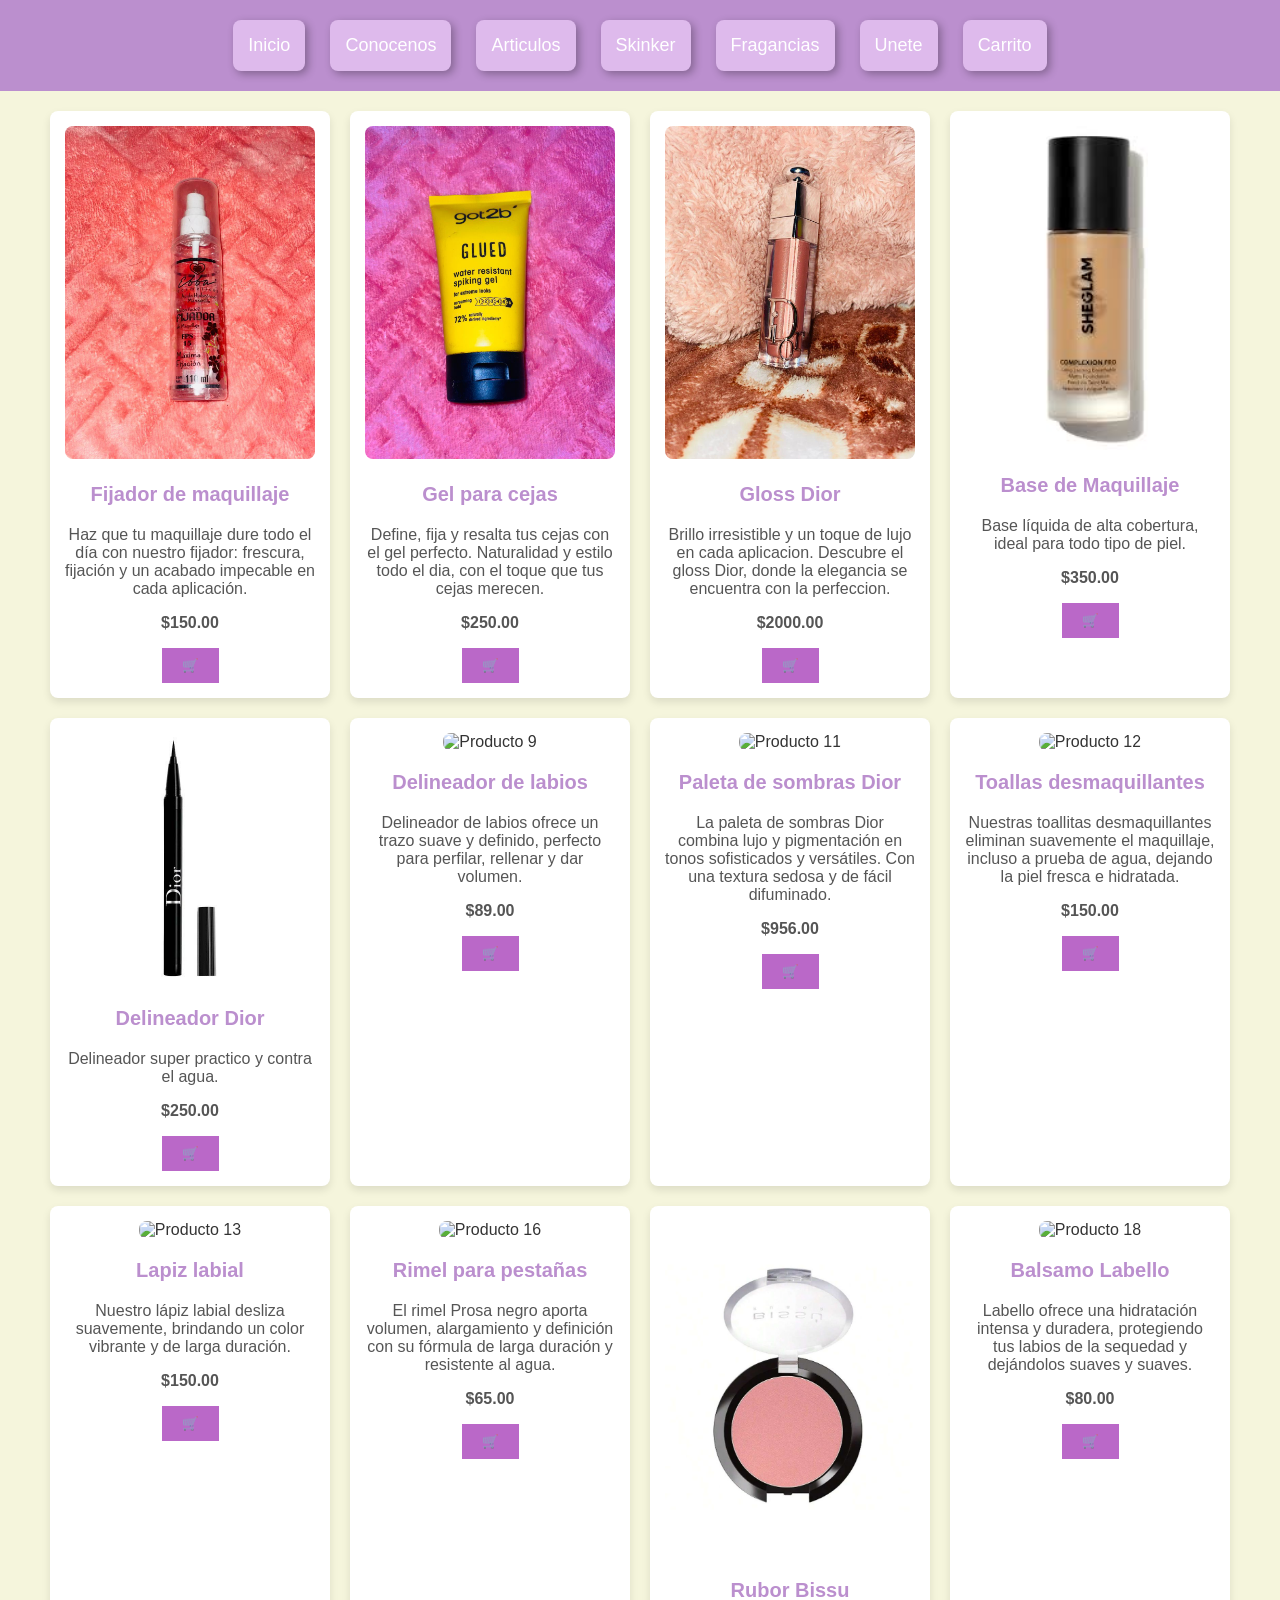
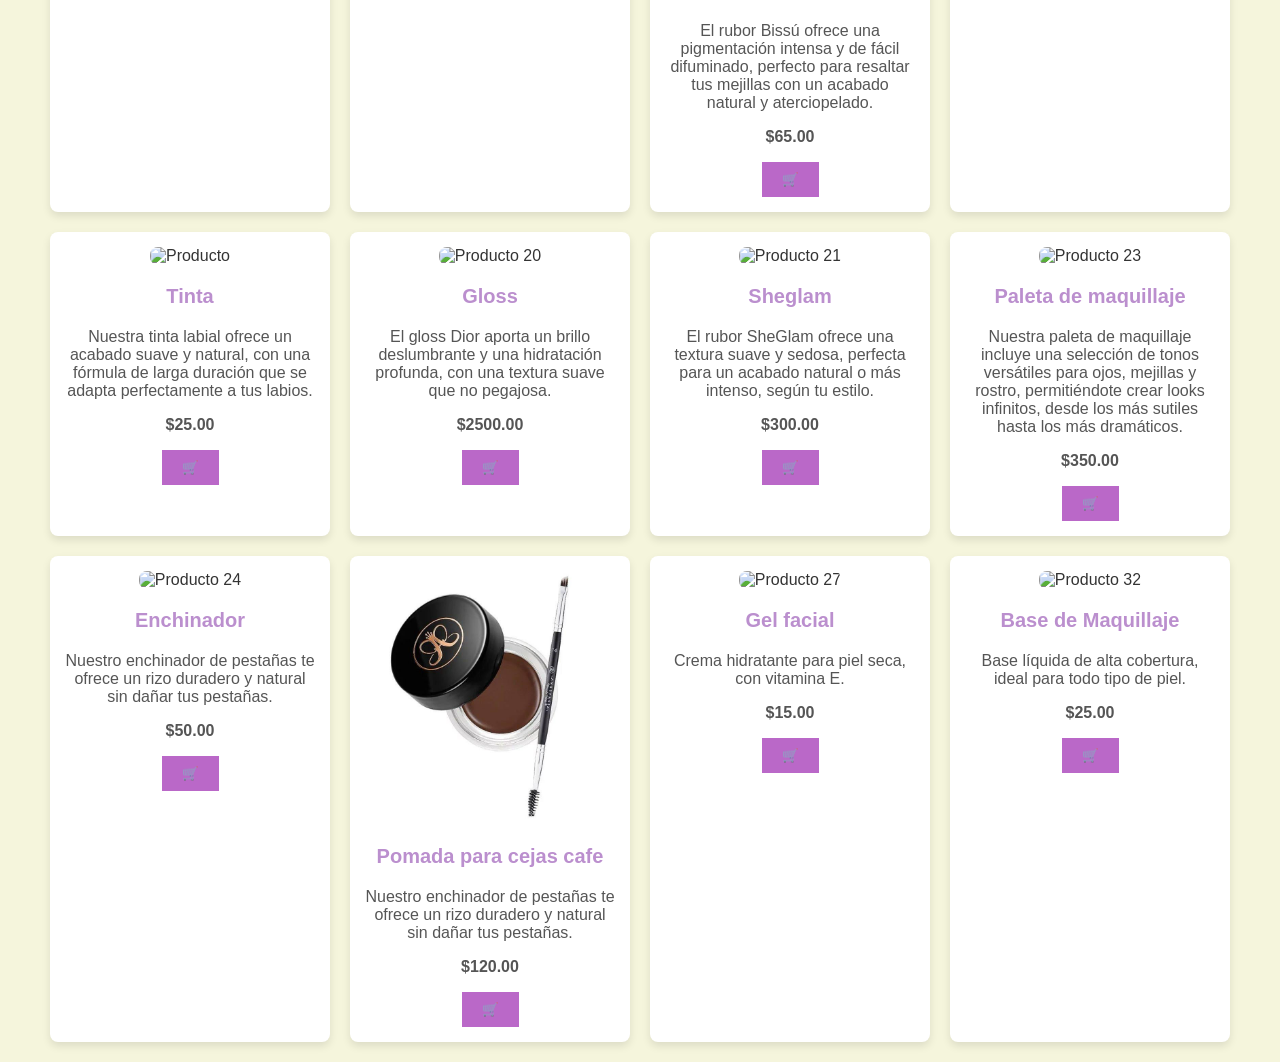
==== maquillaje.html @ 651c712e "Add files via upload" ====
<!DOCTYPE html>
<html lang="es">
<head>
  <meta charset="UTF-8" />
  <link rel="stylesheet" type="text/css" href="style.css">
  <meta name="viewport" content="width=device-width, initial-scale=1.0" />
  <title>Tienda de Maquillaje</title>
</head>
    <header>
        <div class="contenedor">
        <a href="index.html" class="boton">Inicio</a>
        <a href="historia.html" class="boton">Conocenos</a>
        <a href="articulos.html" class="boton">Articulos</a>
        <a href="skinker.html" class="boton">Skinker</a>
        <a href="fragancias.html" class="boton">Fragancias</a>
        <a href="secion.html" class="boton">Unete</a>
        <a href="carritoo.html" class="boton">Carrito</a>
    </header>
</div>
<body>
<head>
    <div class="product-container">
        <div class="product">
            <img src="img/fijador.jpeg" alt="Producto 2">
            <h3>Fijador de maquillaje</h3>
            <p>Haz que tu maquillaje dure todo el día con nuestro fijador: frescura, fijación y un acabado impecable en cada aplicación.</p>
            <p class="price">$150.00</p>
              <button onclick="agregarAlCarrito('Fijador de maquillaje', 150.00)">🛒</button>
        </div>
        <div class="product">
            <img src="img/gelcejas.jpeg" alt="Producto 3">
            <h3>Gel para cejas</h3>
            <p>Define, fija y resalta tus cejas con el gel perfecto. Naturalidad y estilo todo el dia, con el toque que tus cejas merecen.</p>
            <p class="price">$250.00</p>
             <button onclick="agregarAlCarrito('Gel de cejas', 250.00)">🛒</button>
        </div>
        <div class="product">
            <img src="img/glosdior.jpeg" alt="Producto 5">
            <h3>Gloss Dior</h3>
            <p>Brillo irresistible y un toque de lujo en cada aplicacion. Descubre el gloss Dior, donde la elegancia se encuentra con la perfeccion.</p>
            <p class="price">$2000.00</p>
            <button onclick="agregarAlCarrito('Gloss Dior', 2000.00)">🛒</button>        </div>
           <div class="product">
            <img src="img/base.jpeg" alt="Producto 7">
            <h3>Base de Maquillaje</h3>
            <p>Base líquida de alta cobertura, ideal para todo tipo de piel.</p>
            <p class="price">$350.00</p>
            <button onclick="agregarAlCarrito('Base de Maquillaje', 350.00)">🛒</button>
        </div>
         <div class="product">
            <img src="img/Delineador Dior.jpg" alt="Producto 8">
            <h3>Delineador Dior</h3>
            <p>Delineador super practico y contra el agua.</p>
            <p class="price">$250.00</p>
            <button onclick="agregarAlCarrito('Delineador Dior', 250.00)">🛒</button>
        </div>
        <div class="product">
            <img src="img/Delineador de labios.jpg" alt="Producto 9">
            <h3>Delineador de labios</h3>
            <p>Delineador de labios ofrece un trazo suave y definido, perfecto para perfilar, rellenar y dar volumen.</p>
            <p class="price">$89.00</p>
            <button onclick="agregarAlCarrito('Delineador de Labios', 89.00)">🛒</button>        </div>
        <div class="product">
            <img src="img/Paleta de sombras Dior.jpg" alt="Producto 11">
            <h3>Paleta de sombras Dior</h3>
        <p>La paleta de sombras Dior combina lujo y pigmentación en tonos sofisticados y versátiles. Con una textura sedosa y de fácil difuminado.</p>
            <p class="price">$956.00</p>
              <button onclick="agregarAlCarrito('Paleta de sombras Dior', 956.00)">🛒</button>
        </div>
        <div class="product">
            <img src="img/Toallas desmaquillantes.jpg" alt="Producto 12">
            <h3>Toallas desmaquillantes</h3>
            <p>Nuestras toallitas desmaquillantes eliminan suavemente el maquillaje, incluso a prueba de agua, dejando la piel fresca e hidratada.</p>
            <p class="price">$150.00</p>
              <button onclick="agregarAlCarrito('Toallas desmaquillantes', 150.00)">🛒</button>
        </div>
        <div class="product">
            <img src="img/Lapiz para labios.jpg" alt="Producto 13">
            <h3>Lapiz labial</h3>
            <p>Nuestro lápiz labial desliza suavemente, brindando un color vibrante y de larga duración.</p>
            <p class="price">$150.00</p>
             <button onclick="agregarAlCarrito('Lapiz Labial', 150.00)">🛒</button>
        </div>
              <div class="product">
            <img src="img/Rimel.jpg" alt="Producto 16">
            <h3>Rimel para pestañas</h3>
            <p> El rimel Prosa negro aporta volumen, alargamiento y definición con su fórmula de larga duración y resistente al agua.</p>
            <p class="price">$65.00</p>
             <button onclick="agregarAlCarrito('Rimel para pestañas', 65.00)">🛒</button>
        </div>
                <div class="product">
            <img src="img/Rubor bissu.jpg" alt="Producto 17">
            <h3>Rubor Bissu</h3>
            <p> El rubor Bissú ofrece una pigmentación intensa y de fácil difuminado, perfecto para resaltar tus mejillas con un acabado natural y aterciopelado. </p>
            <p class="price">$65.00</p>
              <button onclick="agregarAlCarrito('Rubor Bissu', 65.00)">🛒</button>
        </div>
         <div class="product">
            <img src="img/Balsamo labello.jpg" alt="Producto 18">
            <h3>Balsamo Labello</h3>
            <p> Labello ofrece una hidratación intensa y duradera, protegiendo tus labios de la sequedad y dejándolos suaves y suaves.</p>
            <p class="price">$80.00</p>
             <button onclick="agregarAlCarrito('Balsamo Labelllo', 80.00)">🛒</button>
        </div>
        <div class="product">
            <img src="img/Tinta.jpeg" alt="Producto ">
            <h3>Tinta</h3>
            <p> Nuestra tinta labial ofrece un acabado suave y natural, con una fórmula de larga duración que se adapta perfectamente a tus labios. </p>
            <p class="price">$25.00</p>
              <button onclick="agregarAlCarrito('Tinta', 25.00)">🛒</button>
        </div>                  
                <div class="product">
            <img src="img/Glos.jpeg" alt="Producto 20">
            <h3>Gloss</h3>
            <p>El gloss Dior aporta un brillo deslumbrante y una hidratación profunda, con una textura suave que no pegajosa.</p>
            <p class="price">$2500.00</p>
             <button onclick="agregarAlCarrito('Glosss', 2500.00)">🛒</button>
       </div>
                 <div class="product">
            <img src="img/Sheglam.jpg" alt="Producto 21">
            <h3>Sheglam</h3>
            <p> El rubor SheGlam ofrece una textura suave y sedosa, perfecta para un acabado natural o más intenso, según tu estilo. </p>
            <p class="price">$300.00</p>
            <button onclick="agregarAlCarrito('Sheglam', 300.00)">🛒</button>
        </div>
        <div class="product">
            <img src="img/Paleta de maquillaje.jpg" alt="Producto 23">
            <h3>Paleta de maquillaje</h3>
            <p>Nuestra paleta de maquillaje incluye una selección de tonos versátiles para ojos, mejillas y rostro, permitiéndote crear looks infinitos, desde los más sutiles hasta los más dramáticos. </p>
            <p class="price">$350.00</p>
            <button onclick="agregarAlCarrito('paleta de maquillaje', 350.00)">🛒</button>
        </div>
          <div class="product">
            <img src="img/Enchinador.jpg" alt="Producto 24">
            <h3>Enchinador</h3>
            <p>Nuestro enchinador de pestañas te ofrece un rizo duradero y natural sin dañar tus pestañas.</p>
            <p class="price">$50.00</p>
            <button onclick="agregarAlCarrito('Enchinador', 50.00)">🛒</button>
        </div>
         <div class="product">
            <img src="img/pomada para cejas.jpeg" alt="Producto 26">
            <h3>Pomada para cejas cafe</h3>
            <p>Nuestro enchinador de pestañas te ofrece un rizo duradero y natural sin dañar tus pestañas.</p>
            <p class="price">$120.00</p>
            <button onclick="agregarAlCarrito('Pomada para cejas cafe', 120.00)">🛒</button>
        </div>
         <div class="product">
            <img src="img/Gelfacial.jpeg" alt="Producto 27">
            <h3>Gel facial</h3>
            <p>Crema hidratante para piel seca, con vitamina E.</p>
            <p class="price">$15.00</p>
            <button onclick="agregarAlCarrito('Gel facial', 15.00)">🛒</button>
        </div>
        <div class="product">
            <img src="img/Tonico.jpeg" alt="Producto 32">
            <h3>Base de Maquillaje</h3>
            <p>Base líquida de alta cobertura, ideal para todo tipo de piel.</p>
            <p class="price">$25.00</p>
            <button onclick="agregarAlCarrito('Base de Maquillaje', 25.00)">🛒</button>
        </div>
  <script>
    function agregarAlCarrito(nombre, precio) {
  let carrito = JSON.parse(localStorage.getItem('carrito')) || [];
  carrito.push({ nombre, precio });
  localStorage.setItem('carrito', JSON.stringify(carrito));
  alert(`${nombre} ha sido agregado al carrito.`);
}

</script>
</head>
</body>
</html>
---- style.css ----
body {
      font-family: Arial, sans-serif;
      background-color: #f5f5dc;
      margin: 0;
      padding: 0;
      color: #333;
    }
    header {
      background-color: #bb8fce;
      padding: 20px;
      text-align: center;
      color: white;
    }
    .contenedor {
      display: flex;
      justify-content: center;
      align-items: center;
      gap: 25px;
    }
    .boton {
      background-color: #debaec;
      color: white;
      padding: 15px;
      font-size: 18px;
      border: none;
      border-radius: 8px;
      cursor: pointer;
      box-shadow: 3px 3px 8px rgba(0, 0, 0, 0.3);
      transition: background 0.3s, transform 0.2s;
    }
    .boton:hover {
      background-color: #debaec;
      transform: scale(1.1);
    }
    .product-container {
      display: flex;
      flex-wrap: wrap;
      justify-content: center;
      gap: 20px;
      padding: 20px;
    }
    .product {
      background-color: #fff;
      border-radius: 8px;
      box-shadow: 0 4px 8px rgba(0, 0, 0, 0.1);
      width: 250px;
      text-align: center;
      padding: 15px;
    }
    .product img {
      width: 100%;
      border-radius: 8px;
    }
    .product h3 {
      font-size: 20px;
      color: #bb8fce;
    }
    .product p {
      font-size: 16px;
      color: #555;
    }
    .price {
      font-size: 18px;
      font-weight: bold;
      color: #d8a7a1;
    }
    .slide {
      display: none;
      width: 100%;
      height: 100vh;
      text-align: center;
      font-size: 2em;
      justify-content: center;
      align-items: flex-start;
      background-color: lightblue;
      padding-top: 40px;
    }
    .active {
      display: flex;
    }
    .btn {
      background-color: #ff3366;
      color: white;
      padding: 10px 20px;
      border: none;
      border-radius: 5px;
      font-size: 1em;
      cursor: pointer;
      margin: 10px;
    }

     h2 {
      color: #6a1b9a;
    }
    input {
      padding: 10px;
      margin: 5px 0;
      width: 100%;
      box-sizing: border-box;
    }
    button {
      background-color: #ba68c8;
      color: white;
      border: none;
      padding: 10px 20px;
      cursor: pointer;
    }
    #perfil, #logoutBtn {
      display: none;
    }
    .card {
      background-color: #fff;
      border: 1px solid #ddd;
      padding: 15px;
      border-radius: 8px;
      margin-top: 20px;
    }
            //*botones*//
         .contenedor {
            display: flex;
            justify-content: center;
            align-items: center;
            height: 100vh;
            gap: 25px; /* Espaciado entre botones */
        }

        /* Estilos de los botones */
        .boton {
            background-color: #debaec; /* Color de fondo */
            color: white; /* Color del texto */
            padding: 15px 15px; /* Espaciado interno */
            font-size: 18px; /* Tamaño del texto */
            border: none; /* Sin borde */
            border-radius: 8px; /* Bordes redondeados */
            cursor: pointer; /* Cursor de puntero */
            box-shadow: 3px 3px 8px rgba(0, 0, 0, 0.3); /* Sombra */
            transition: background 0.3s, transform 0.2s;
        }

        /* Efecto al pasar el cursor */
        .boton:hover {
            background-color: #debaec;
            transform: scale(1.1); /* Aumenta el tamaño */
        }

        footer {
            background-color: #d8a7a1;
            padding: 15px;
            text-align: center;
            color: white;
        }

         .product-container {
      display: flex;
      flex-wrap: wrap;
      justify-content: center;
      gap: 20px;
      padding: 20px;
    }
    .product {
      background-color: #fff;
      border-radius: 8px;
      box-shadow: 0 4px 8px rgba(0, 0, 0, 0.1);
      width: 250px;
      text-align: center;
      padding: 15px;
    }
    .product img {
      width: 100%;
      border-radius: 8px;
    }
    .product h3 {
      font-size: 20px;
      color: #bb8fce;
    }
    .product p {
      font-size: 16px;
      color: #555;
    }
    .price {
      font-size: 18px;
      font-weight: bold;
      color: #d8a7a1;
    }

    .btn {
      background-color: #d7bde2; /* morado claro */
      color: white;
      padding: 10px 20px;
      border: none;
      border-radius: 5px;
      font-size: 1em;
      cursor: pointer;
      margin: 10px 5px 10px 5px;
      transition: background-color 0.3s;
    }
    .btn:hover {
      background-color: #c39bd3; /* morado un poco más oscuro */
    }

    #contenido-carrito {
      background-color: #e0d4f5;
      padding: 20px;
      border-radius: 10px;
      max-width: 400px;
      margin: 20px auto;
      text-align: left;
      box-shadow: 0 3px 8px rgba(0,0,0,0.15);
    }
    #contenido-carrito p {
      margin: 8px 0;
      font-size: 18px;
    }
    #botones-carrito {
      max-width: 400px;
      margin: 10px auto 40px auto;
      text-align: center;
    }

    .boton:hover {
      background-color: #debaec;
      transform: scale(1.1);
    }
    .product-container {
      display: flex;
      flex-wrap: wrap;
      justify-content: center;
      gap: 20px;
      padding: 20px;
    }
    .product {
      background-color: #fff;
      border-radius: 8px;
      box-shadow: 0 4px 8px rgba(0, 0, 0, 0.1);
      width: 250px;
      text-align: center;
      padding: 15px;
    }
    .product img {
      width: 100%;
      border-radius: 8px;
    }
    .product h3 {
      font-size: 20px;
      color: #bb8fce;
    }
    .product p {
      font-size: 16px;
      color: #555;
    }
    .price {
      font-size: 18px;
      font-weight: bold;
      color: #d8a7a1;
    }

    /* 🛒 Estilo de botón de producto igual que .boton */
    .boton-carrito {
      background-color: #debaec;
      color: white;
      padding: 10px 16px;
      font-size: 18px;
      border: none;
      border-radius: 8px;
      cursor: pointer;
      box-shadow: 3px 3px 8px rgba(0, 0, 0, 0.2);
      transition: background 0.3s, transform 0.2s;
    }
    .boton-carrito:hover {
      transform: scale(1.1);
    }
    .slider-container {
      width: 90%;
      max-width: 700px;
      margin: 40px auto;
      position: relative;
      background-color: #f5f0fa;
      padding: 30px;
      border-radius: 15px;
      box-shadow: 0 8px 16px rgba(0, 0, 0, 0.2);
      text-align: center;
    }

    .slide {
      display: none;
    }

    .active-slide {
      display: block;
      animation: fade 0.6s ease-in-out;
    }

    @keyframes fade {
      from { opacity: 0.5; }
      to { opacity: 1; }
    }

    .slide img {
      width: 100%;
      max-height: 300px;
      object-fit: cover;
      border-radius: 10px;
      margin-bottom: 15px;
    }

    .slide h3 {
      color: #a55cc2;
      font-size: 24px;
      margin-bottom: 10px;
    }

    .slide p {
      font-size: 16px;
      color: #555;
    }

    .nav-buttons {
      position: absolute;
      top: 50%;
      width: 100%;
      display: flex;
      justify-content: space-between;
      transform: translateY(-50%);
    }

    .nav-buttons button {
      background-color: #debaec;
      border: none;
      color: white;
      padding: 10px 15px;
      font-size: 18px;
      border-radius: 50%;
      cursor: pointer;
      box-shadow: 2px 2px 5px rgba(0,0,0,0.3);
    }
     header {
      background-color: #bb8fce;
      padding: 20px;
      text-align: center;
      color: white;
    }

    .slide {
  display: none;
  width: 100%;
  height: auto; /* en lugar de 100vh */
  padding-top: 20px;
}

.slide img {
  max-height: 200px; /* en lugar de 300px si quieres que se vea más corto */
}

.slider-container {
  padding: 15px 20px; /* menos espacio interior */
}
.slide {
  display: none;
  width: 100%;
  height: 100vh;
  text-align: center;
  font-size: 2em;
  justify-content: center;
  align-items: flex-start;
  background-color: #F5F0FA;  /* ← aquí está el fondo azul */
  padding-top: 40px;
}


    .active-slide {
      display: block;
      animation: fade 0.6s ease-in-out;
    }

    @keyframes fade {
      from { opacity: 0.5; }
      to { opacity: 1; }
    }

    .slide img {
      width: 100%;
      max-height: 300px;
      object-fit: cover;
      border-radius: 10px;
      margin-bottom: 15px;
    }

    .slide h3 {
      color: #a55cc2;
      font-size: 24px;
      margin-bottom: 10px;
    }

    .slide p {
      font-size: 16px;
      color: #555;
    }

    .nav-buttons {
      position: absolute;
      top: 50%;
      width: 100%;
      display: flex;
      justify-content: space-between;
      transform: translateY(-50%);
    }

    .nav-buttons button {
      background-color: #debaec;
      border: none;
      color: white;
      padding: 10px 15px;
      font-size: 18px;
      border-radius: 50%;
      cursor: pointer;
      box-shadow: 2px 2px 5px rgba(0,0,0,0.3);
    }
 body {
      font-family: Arial, sans-serif;
      background-color: #f5f5dc;
      margin: 0;
      padding: 0;
      color: #333;
    }
    header {
      background-color: #bb8fce;
      padding: 20px;
      text-align: center;
      color: white;
    }
    .contenedor {
      display: flex;
      justify-content: center;
      align-items: center;
      gap: 25px;
    }
    .boton {
      background-color: #debaec;
      color: white;
      padding: 15px;
      font-size: 18px;
      border: none;
      border-radius: 8px;
      cursor: pointer;
      box-shadow: 3px 3px 8px rgba(0, 0, 0, 0.3);
      transition: background 0.3s, transform 0.2s;
      text-decoration: none;
    }
    .boton:hover {
      background-color: #debaec;
      transform: scale(1.1);
    }
    .product-container {
      display: flex;
      flex-wrap: wrap;
      justify-content: center;
      gap: 20px;
      padding: 20px;
    }
    .product {
      background-color: #fff;
      border-radius: 8px;
      box-shadow: 0 4px 8px rgba(0, 0, 0, 0.1);
      width: 250px;
      text-align: center;
      padding: 15px;
    }
    .product img {
      width: 100%;
      border-radius: 8px;
    }
    .product h3 {
      font-size: 20px;
      color: #bb8fce;
    }
    .product p {
      font-size: 16px;
      color: #555;
    }
    .price {
      font-size: 18px;
      font-weight: bold;
      color: #d8a7a1;
    }

    /* 🛒 Estilo de botón de producto igual que .boton */
    .boton-carrito {
      background-color: #debaec;
      color: white;
      padding: 10px 16px;
      font-size: 18px;
      border: none;
      border-radius: 8px;
      cursor: pointer;
      box-shadow: 3px 3px 8px rgba(0, 0, 0, 0.2);
      transition: background 0.3s, transform 0.2s;
    }
    .boton-carrito:hover {
      transform: scale(1.1);
    }
    .slider-container {
      width: 90%;
      max-width: 700px;
      margin: 40px auto;
      position: relative;
      background-color: #f5f0fa;
      padding: 30px;
      border-radius: 15px;
      box-shadow: 0 8px 16px rgba(0, 0, 0, 0.2);
      text-align: center;
    }

    .active-slide {
      display: block;
      animation: fade 0.6s ease-in-out;
    }

    @keyframes fade {
      from { opacity: 0.5; }
      to { opacity: 1; }
    }
    .nav-buttons {
      position: absolute;
      top: 50%;
      width: 100%;
      display: flex;
      justify-content: space-between;
      transform: translateY(-50%);
    }

    .nav-buttons button {
      background-color: #debaec;
      border: none;
      color: white;
      padding: 10px 15px;
      font-size: 18px;
      border-radius: 50%;
      cursor: pointer;
      box-shadow: 2px 2px 5px rgba(0,0,0,0.3);
    }
    .slider-container {
      width: 90%;
      max-width: 700px;
      margin: 40px auto;
      position: relative;
      background-color: #f5f0fa;
      padding: 30px;
      border-radius: 15px;
      box-shadow: 0 8px 16px rgba(0, 0, 0, 0.2);
      text-align: center;
    }

   .slide {
  display: none;
  width: 100%;
  height: auto; /* o prueba con una altura fija más baja si lo necesitas */
  padding-top: 20px;
}

    .active-slide {
      display: block;
      animation: fade 0.6s ease-in-out;
    }

    @keyframes fade {
      from { opacity: 0.5; }
      to { opacity: 1; }
    }

    .slide img {
      width: 100%;
      max-height: 300px;
      object-fit: cover;
      border-radius: 10px;
      margin-bottom: 15px;
    }

    .slide h3 {
      color: #a55cc2;
      font-size: 24px;
      margin-bottom: 10px;
    }

    .slide p {
      font-size: 16px;
      color: #555;
    }

    .nav-buttons {
      position: absolute;
      top: 50%;
      width: 100%;
      display: flex;
      justify-content: space-between;
      transform: translateY(-50%);
    }

    .nav-buttons button {
      background-color: #debaec;
      border: none;
      color: white;
      padding: 10px 15px;
      font-size: 18px;
      border-radius: 50%;
      cursor: pointer;
      box-shadow: 2px 2px 5px rgba(0,0,0,0.3);
    }
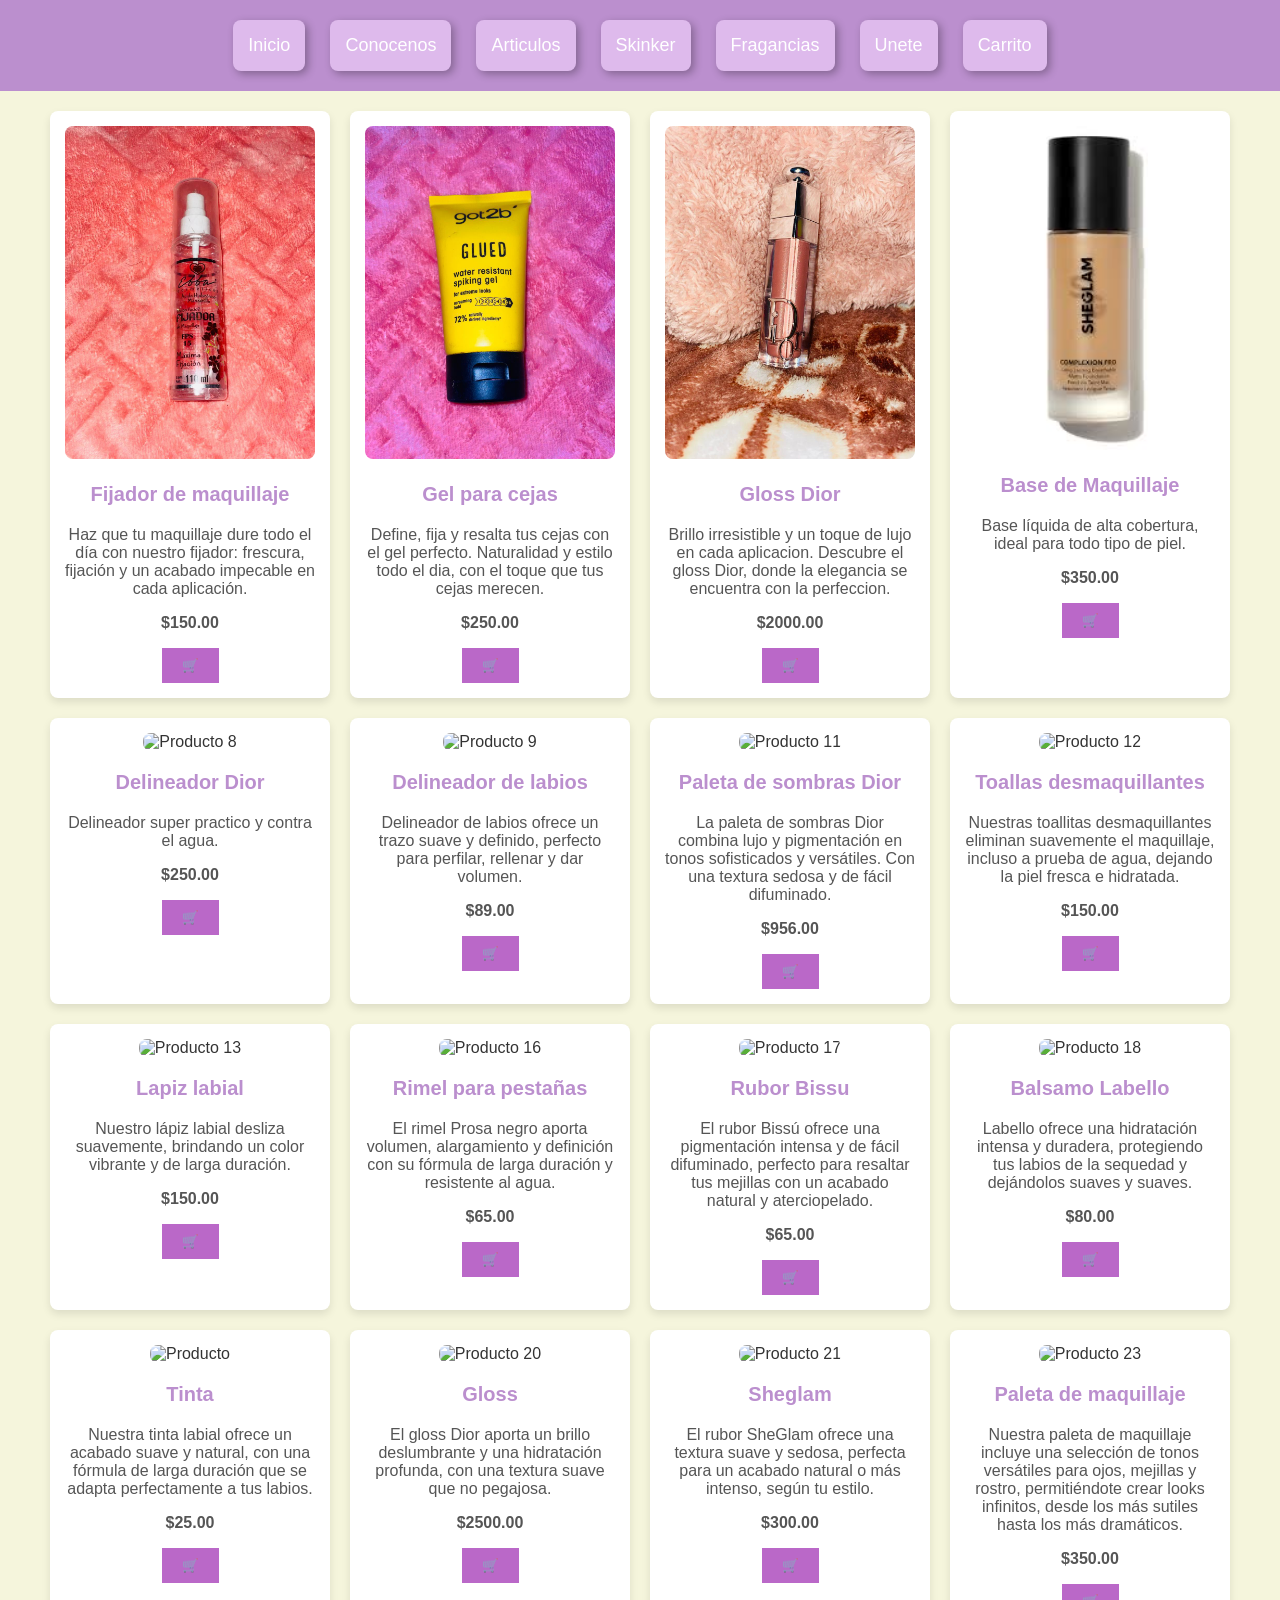
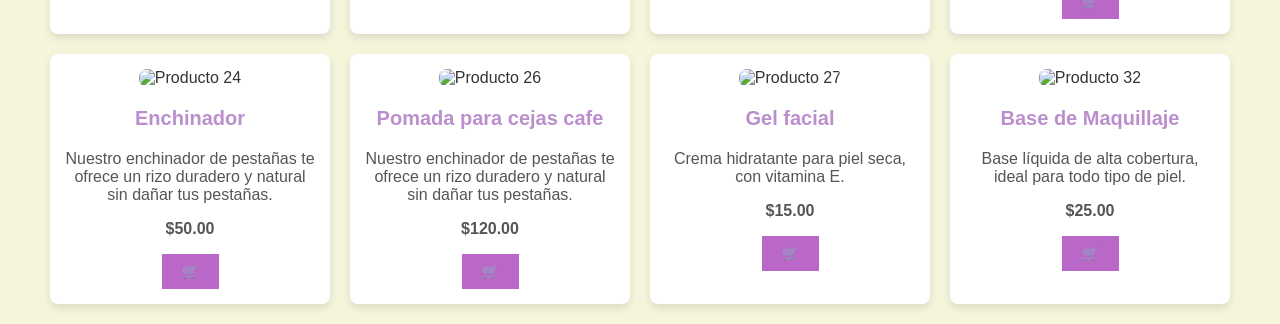
==== commit 94bce216: "Update maquillaje.html" ====
--- a/maquillaje.html
+++ b/maquillaje.html
@@ -48,34 +48,34 @@
             <button onclick="agregarAlCarrito('Base de Maquillaje', 350.00)">🛒</button>
         </div>
          <div class="product">
-            <img src="img/Delineador Dior.jpg" alt="Producto 8">
+            <img src="img/DelineadorDior.jpg" alt="Producto 8">
             <h3>Delineador Dior</h3>
             <p>Delineador super practico y contra el agua.</p>
             <p class="price">$250.00</p>
             <button onclick="agregarAlCarrito('Delineador Dior', 250.00)">🛒</button>
         </div>
         <div class="product">
-            <img src="img/Delineador de labios.jpg" alt="Producto 9">
+            <img src="img/Delineadordelabios.jpg" alt="Producto 9">
             <h3>Delineador de labios</h3>
             <p>Delineador de labios ofrece un trazo suave y definido, perfecto para perfilar, rellenar y dar volumen.</p>
             <p class="price">$89.00</p>
             <button onclick="agregarAlCarrito('Delineador de Labios', 89.00)">🛒</button>        </div>
         <div class="product">
-            <img src="img/Paleta de sombras Dior.jpg" alt="Producto 11">
+            <img src="img/PaletadesombrasDior.jpg" alt="Producto 11">
             <h3>Paleta de sombras Dior</h3>
         <p>La paleta de sombras Dior combina lujo y pigmentación en tonos sofisticados y versátiles. Con una textura sedosa y de fácil difuminado.</p>
             <p class="price">$956.00</p>
               <button onclick="agregarAlCarrito('Paleta de sombras Dior', 956.00)">🛒</button>
         </div>
         <div class="product">
-            <img src="img/Toallas desmaquillantes.jpg" alt="Producto 12">
+            <img src="img/Toallasdesmaquillantes.jpg" alt="Producto 12">
             <h3>Toallas desmaquillantes</h3>
             <p>Nuestras toallitas desmaquillantes eliminan suavemente el maquillaje, incluso a prueba de agua, dejando la piel fresca e hidratada.</p>
             <p class="price">$150.00</p>
               <button onclick="agregarAlCarrito('Toallas desmaquillantes', 150.00)">🛒</button>
         </div>
         <div class="product">
-            <img src="img/Lapiz para labios.jpg" alt="Producto 13">
+            <img src="img/Lapizparalabios.jpg" alt="Producto 13">
             <h3>Lapiz labial</h3>
             <p>Nuestro lápiz labial desliza suavemente, brindando un color vibrante y de larga duración.</p>
             <p class="price">$150.00</p>
@@ -89,14 +89,14 @@
              <button onclick="agregarAlCarrito('Rimel para pestañas', 65.00)">🛒</button>
         </div>
                 <div class="product">
-            <img src="img/Rubor bissu.jpg" alt="Producto 17">
+            <img src="img/Ruborbissu.jpg" alt="Producto 17">
             <h3>Rubor Bissu</h3>
             <p> El rubor Bissú ofrece una pigmentación intensa y de fácil difuminado, perfecto para resaltar tus mejillas con un acabado natural y aterciopelado. </p>
             <p class="price">$65.00</p>
               <button onclick="agregarAlCarrito('Rubor Bissu', 65.00)">🛒</button>
         </div>
          <div class="product">
-            <img src="img/Balsamo labello.jpg" alt="Producto 18">
+            <img src="img/Balsamolabello.jpg" alt="Producto 18">
             <h3>Balsamo Labello</h3>
             <p> Labello ofrece una hidratación intensa y duradera, protegiendo tus labios de la sequedad y dejándolos suaves y suaves.</p>
             <p class="price">$80.00</p>
@@ -124,7 +124,7 @@
             <button onclick="agregarAlCarrito('Sheglam', 300.00)">🛒</button>
         </div>
         <div class="product">
-            <img src="img/Paleta de maquillaje.jpg" alt="Producto 23">
+            <img src="img/Paletademaquillaje.jpg" alt="Producto 23">
             <h3>Paleta de maquillaje</h3>
             <p>Nuestra paleta de maquillaje incluye una selección de tonos versátiles para ojos, mejillas y rostro, permitiéndote crear looks infinitos, desde los más sutiles hasta los más dramáticos. </p>
             <p class="price">$350.00</p>
@@ -138,7 +138,7 @@
             <button onclick="agregarAlCarrito('Enchinador', 50.00)">🛒</button>
         </div>
          <div class="product">
-            <img src="img/pomada para cejas.jpeg" alt="Producto 26">
+            <img src="img/pomadaparacejas.jpeg" alt="Producto 26">
             <h3>Pomada para cejas cafe</h3>
             <p>Nuestro enchinador de pestañas te ofrece un rizo duradero y natural sin dañar tus pestañas.</p>
             <p class="price">$120.00</p>
@@ -169,4 +169,4 @@
 </script>
 </head>
 </body>
-</html>+</html>
